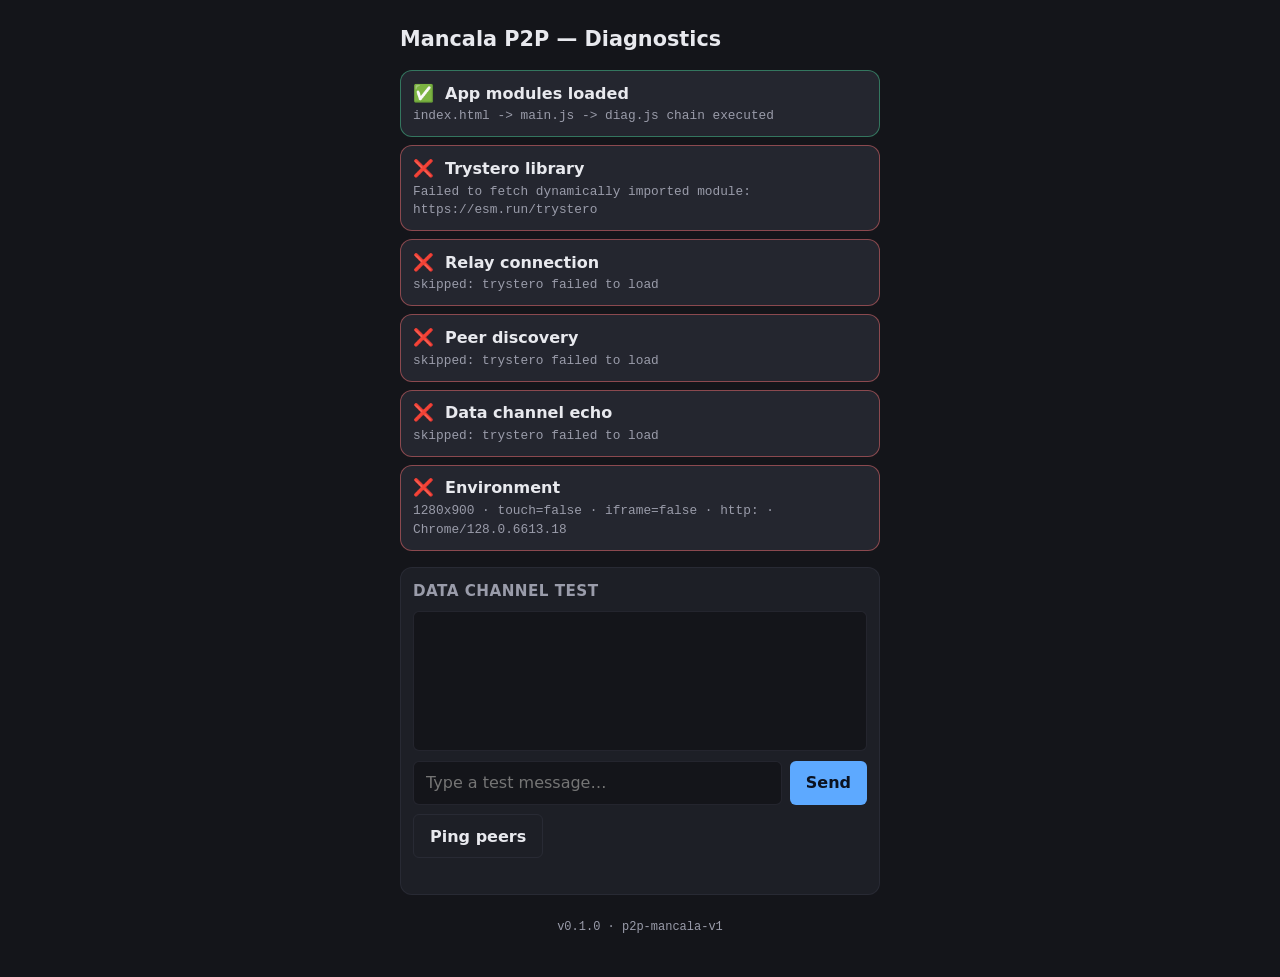
==== play/index.html @ dd748e6d "Serve game at /play; fill in real GitHub Pages URLs Co-Authored-By: Claude Fable 5 <noreply@anthropi" ====
<!doctype html>
<html lang="en">
<head>
  <meta charset="utf-8">
  <meta name="viewport" content="width=device-width, initial-scale=1, viewport-fit=cover">
  <title>Mancala — P2P</title>
  <meta name="description" content="Peer-to-peer multiplayer Mancala, no server required.">
  <link rel="stylesheet" href="./css/base.css">
  <link rel="stylesheet" href="./css/board.css">
  <link rel="stylesheet" href="./css/themes.css">
</head>
<body>
  <noscript>
    <p style="padding:1rem;font-family:sans-serif;">
      Mancala needs JavaScript enabled to run (it uses WebRTC for peer-to-peer play).
      Please enable JavaScript and reload this page.
    </p>
  </noscript>

  <!-- Screens: exactly one is visible at a time, toggled via showScreen() in js/main.js -->
  <main id="app">
    <section id="screen-boot" class="screen" data-screen="boot" aria-live="polite">
      <!-- Phase 1: brief boot flash before routing to diag. Later phases: splash/logo. -->
    </section>

    <section id="screen-menu" class="screen" hidden data-screen="menu">
      <!-- Phase 3: main menu (host / join / spectate) -->
    </section>

    <section id="screen-lobby" class="screen" hidden data-screen="lobby">
      <!-- Phase 3: public lobby list -->
    </section>

    <section id="screen-wait" class="screen" hidden data-screen="wait">
      <!-- Phase 3: waiting room for opponent/spectators -->
    </section>

    <section id="screen-game" class="screen" hidden data-screen="game">
      <!-- Phase 2/4: the Mancala board itself -->
    </section>

    <section id="screen-over" class="screen" hidden data-screen="over">
      <!-- Phase 2: game-over summary / rematch -->
    </section>

    <section id="diag-panel" class="screen" hidden data-screen="diag" aria-live="polite">
      <!-- Phase 1: diagnostics checklist, rendered live by js/diag.js -->
    </section>
  </main>

  <script type="module" src="./js/main.js"></script>
</body>
</html>
---- play/css/base.css ----
/* ==========================================================================
   base.css — foundation: reset, screen system, layout, and the diag panel.
   Mobile-first. Dark neutral palette. System font stack (no web font fetch,
   keeps Phase 1 zero-dependency and fast on GitHub Pages + iframe embeds).
   ========================================================================== */

:root {
  color-scheme: dark;

  --font-sans: system-ui, -apple-system, "Segoe UI", Roboto, Helvetica, Arial,
    sans-serif;
  --font-mono: ui-monospace, "SFMono-Regular", Consolas, "Liberation Mono",
    Menlo, monospace;

  --color-bg: #14151a;
  --color-bg-raised: #1d1f26;
  --color-bg-card: #24262f;
  --color-border: #34364280;
  --color-text: #e8e9ee;
  --color-text-dim: #9a9caa;
  --color-accent: #5da9ff;
  --color-ok: #3ecf8e;
  --color-fail: #ff6b6b;
  --color-info: #c9a8ff;

  --radius-sm: 6px;
  --radius-md: 12px;
  --touch-min: 44px;
}

/* ---- Reset ------------------------------------------------------------- */

*,
*::before,
*::after {
  box-sizing: border-box;
}

html,
body {
  height: 100%;
}

body {
  margin: 0;
  background: var(--color-bg);
  color: var(--color-text);
  font-family: var(--font-sans);
  font-size: 16px;
  line-height: 1.45;
  -webkit-font-smoothing: antialiased;
  padding: env(safe-area-inset-top) env(safe-area-inset-right)
    env(safe-area-inset-bottom) env(safe-area-inset-left);
}

h1,
h2,
h3,
p,
ul,
form {
  margin: 0;
}

ul {
  list-style: none;
  padding: 0;
}

button,
input {
  font: inherit;
  color: inherit;
}

button {
  cursor: pointer;
}

.sr-only {
  position: absolute;
  width: 1px;
  height: 1px;
  padding: 0;
  margin: -1px;
  overflow: hidden;
  clip: rect(0, 0, 0, 0);
  white-space: nowrap;
  border: 0;
}

/* ---- Screen show/hide system -------------------------------------------
   Exactly one `.screen` is visible at a time; main.js toggles the `hidden`
   attribute. Native [hidden] already applies display:none, this rule just
   defines the *visible* layout for whichever screen is shown. */

#app {
  min-height: 100vh;
}

.screen {
  min-height: 100vh;
  padding: 1rem;
}

.screen[hidden] {
  display: none;
}

/* ---- Diag panel ---------------------------------------------------------- */

.diag-card {
  max-width: 480px;
  margin: 0 auto;
  display: flex;
  flex-direction: column;
  gap: 1rem;
}

.diag-title {
  font-size: 1.15rem;
  font-weight: 600;
  padding-top: 0.5rem;
}

.diag-subtitle {
  font-size: 0.95rem;
  font-weight: 600;
  color: var(--color-text-dim);
  text-transform: uppercase;
  letter-spacing: 0.03em;
}

.diag-list {
  display: flex;
  flex-direction: column;
  gap: 0.5rem;
}

.diag-row {
  display: grid;
  grid-template-columns: 1.5rem 1fr;
  grid-template-areas:
    "icon label"
    "detail detail";
  align-items: start;
  gap: 0.15rem 0.5rem;
  background: var(--color-bg-card);
  border: 1px solid var(--color-border);
  border-radius: var(--radius-md);
  padding: 0.65rem 0.75rem;
}

.diag-row[data-status="ok"] {
  border-color: color-mix(in srgb, var(--color-ok) 45%, var(--color-border));
}

.diag-row[data-status="fail"] {
  border-color: color-mix(in srgb, var(--color-fail) 45%, var(--color-border));
}

.diag-icon {
  grid-area: icon;
  font-size: 1.05rem;
  line-height: 1.4;
}

.diag-label {
  grid-area: label;
  font-weight: 600;
}

.diag-detail {
  grid-area: detail;
  font-family: var(--font-mono);
  font-size: 0.8rem;
  color: var(--color-text-dim);
  word-break: break-word;
}

/* ---- Diag chat / echo test ---------------------------------------------- */

.diag-chat {
  background: var(--color-bg-raised);
  border: 1px solid var(--color-border);
  border-radius: var(--radius-md);
  padding: 0.75rem;
  display: flex;
  flex-direction: column;
  gap: 0.6rem;
}

.diag-chat-log {
  height: 140px;
  overflow-y: auto;
  background: var(--color-bg);
  border: 1px solid var(--color-border);
  border-radius: var(--radius-sm);
  padding: 0.5rem 0.6rem;
  font-family: var(--font-mono);
  font-size: 0.8rem;
  display: flex;
  flex-direction: column;
  gap: 0.25rem;
}

.diag-chat-line--self {
  color: var(--color-accent);
}

.diag-chat-who {
  color: var(--color-text-dim);
  margin-right: 0.35em;
}

.diag-chat-form {
  display: flex;
  gap: 0.5rem;
}

.diag-chat-input {
  flex: 1;
  min-width: 0;
  min-height: var(--touch-min);
  background: var(--color-bg);
  border: 1px solid var(--color-border);
  border-radius: var(--radius-sm);
  padding: 0 0.75rem;
}

.diag-btn {
  min-height: var(--touch-min);
  min-width: var(--touch-min);
  padding: 0 1rem;
  background: var(--color-accent);
  color: #0b1220;
  font-weight: 600;
  border: none;
  border-radius: var(--radius-sm);
}

.diag-btn-secondary {
  background: transparent;
  color: var(--color-text);
  border: 1px solid var(--color-border);
  align-self: flex-start;
}

.diag-ping-result {
  font-family: var(--font-mono);
  font-size: 0.8rem;
  color: var(--color-text-dim);
  min-height: 1.1em;
}

.diag-footer {
  text-align: center;
  color: var(--color-text-dim);
  font-family: var(--font-mono);
  font-size: 0.75rem;
  padding: 0.5rem 0 1.5rem;
}

/* ---- Small screen niceties ---------------------------------------------- */

@media (min-width: 480px) {
  .diag-title {
    font-size: 1.3rem;
  }
}
---- play/css/board.css ----
/* ==========================================================================
   board.css — SKELETON. Empty in Phase 1.

   Phase 2/4 will put here:
   - Layout for #screen-game: the 14-pit Mancala board (2 rows of 6 pits +
     2 stores), sized/positioned mobile-first with a rotated/adapted layout
     for narrow portrait screens.
   - Pit and store shapes, stone piles/counts, current-player indicator,
     legal-move affordances (tap targets ≥44px per base.css --touch-min).
   - Animation keyframes/transitions consumed by js/ui.js's animateEvents()
     (sow hop-by-hop stone movement, capture sweep, extra-turn highlight,
     game-over overlay).
   - Responsive breakpoints scaling the board up for tablet/desktop widths.

   Visual values (colors, wood/stone textures) should be pulled from the
   custom properties defined in css/themes.css, not hardcoded here, so
   Phase 4's theme picker can reskin the board without touching this file.
   ========================================================================== */
---- play/css/themes.css ----
/* ==========================================================================
   themes.css — CSS custom-property contract for board/stone theming.

   Phase 4 will expand this into multiple selectable themes (matching the
   CONFIG.themes.board / CONFIG.themes.stones lists in js/config.js, e.g.
   `:root[data-theme-board="walnut"]`, `[data-theme-stones="glass"]`, etc.),
   switched at runtime by js/ui.js's setTheme(). Only one default theme is
   defined for now so Phase 4 has a working pattern to extend rather than
   invent from scratch.

   Consumers (board.css, and inline styles in js/ui.js) should read these
   variables rather than hardcoding colors, so a theme swap never requires
   touching layout code.
   ========================================================================== */

:root {
  /* Board surface */
  --board-bg: #6b4a2f;
  --board-border: #4a3220;

  /* Pit (the 12 player pits) */
  --pit-bg: #3d2a1a;
  --pit-border: #241708;

  /* Store (the 2 Kalah end pits) */
  --store-bg: #33220f;
  --store-border: #1c1206;

  /* Stones */
  --stone-fill: #eae6da;
  --stone-shadow: #00000055;
  --stone-highlight: #ffffffaa;

  /* Player accents (current-turn indicator, owned-pit highlight, etc.) */
  --player-1-accent: #5da9ff;
  --player-2-accent: #ff9d5d;

  /* Feedback states reused from base.css palette, kept here too so
     board-specific components can reference a single namespace */
  --board-ok: #3ecf8e;
  --board-fail: #ff6b6b;
}
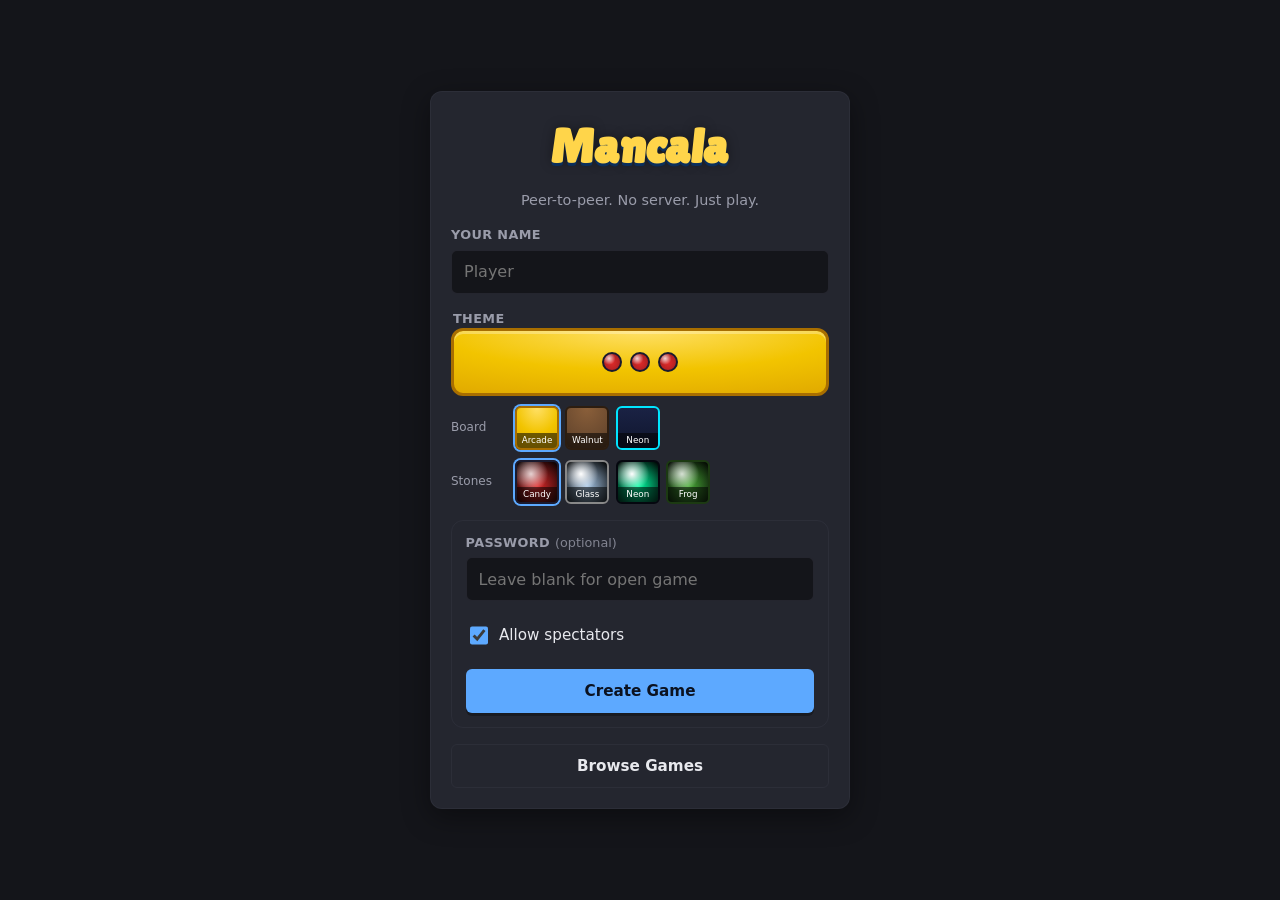
==== commit e81e79e4: "Phases 2-5: full playable game — Kalah engine (17 tests), P2P lobby/game/chat networking, arcade UI " ====
--- a/play/index.html
+++ b/play/index.html
@@ -5,6 +5,10 @@
   <meta name="viewport" content="width=device-width, initial-scale=1, viewport-fit=cover">
   <title>Mancala — P2P</title>
   <meta name="description" content="Peer-to-peer multiplayer Mancala, no server required.">
+  <!-- Display font for the arcade skin (see docs/default-skin-reference.md). CSS provides a system fallback. -->
+  <link rel="preconnect" href="https://fonts.googleapis.com">
+  <link rel="preconnect" href="https://fonts.gstatic.com" crossorigin>
+  <link rel="stylesheet" href="https://fonts.googleapis.com/css2?family=Lilita+One&display=swap">
   <link rel="stylesheet" href="./css/base.css">
   <link rel="stylesheet" href="./css/board.css">
   <link rel="stylesheet" href="./css/themes.css">
@@ -23,24 +27,116 @@
       <!-- Phase 1: brief boot flash before routing to diag. Later phases: splash/logo. -->
     </section>
 
-    <section id="screen-menu" class="screen" hidden data-screen="menu">
-      <!-- Phase 3: main menu (host / join / spectate) -->
+    <section id="screen-menu" class="screen screen--centered" hidden data-screen="menu">
+      <!-- Content rendered/hydrated by js/ui.js renderMenu(); markup here is the static shell. -->
+      <div class="menu-card panel">
+        <h1 class="app-title">Mancala</h1>
+        <p class="app-tagline">Peer-to-peer. No server. Just play.</p>
+
+        <label class="field">
+          <span class="field-label">Your name</span>
+          <input id="menu-name" class="text-input" type="text" maxlength="24"
+                 autocomplete="off" placeholder="Player" />
+        </label>
+
+        <fieldset class="field theme-picker">
+          <legend class="field-label">Theme</legend>
+          <div class="theme-preview" id="menu-theme-preview" aria-hidden="true"></div>
+          <div class="theme-row">
+            <span class="theme-row-label">Board</span>
+            <div id="menu-board-swatches" class="swatch-row" role="radiogroup" aria-label="Board theme"></div>
+          </div>
+          <div class="theme-row">
+            <span class="theme-row-label">Stones</span>
+            <div id="menu-stone-swatches" class="swatch-row" role="radiogroup" aria-label="Stone set"></div>
+          </div>
+        </fieldset>
+
+        <form id="menu-create-form" class="create-form">
+          <label class="field">
+            <span class="field-label">Password <span class="field-hint">(optional)</span></span>
+            <input id="menu-password" class="text-input" type="text" maxlength="32"
+                   autocomplete="off" placeholder="Leave blank for open game" />
+          </label>
+          <label class="checkbox-field">
+            <input id="menu-spectators" type="checkbox" checked />
+            <span>Allow spectators</span>
+          </label>
+          <button type="submit" class="btn btn--primary">Create Game</button>
+        </form>
+
+        <button id="menu-browse" type="button" class="btn btn--secondary">Browse Games</button>
+      </div>
     </section>
 
     <section id="screen-lobby" class="screen" hidden data-screen="lobby">
-      <!-- Phase 3: public lobby list -->
+      <div class="lobby-wrap panel">
+        <header class="screen-head">
+          <button id="lobby-back" type="button" class="btn btn--ghost btn--back">‹ Back</button>
+          <h2 class="screen-title">Open Games</h2>
+        </header>
+        <ul id="lobby-list" class="lobby-list"><!-- rows injected by renderLobbyList() --></ul>
+      </div>
     </section>
 
-    <section id="screen-wait" class="screen" hidden data-screen="wait">
-      <!-- Phase 3: waiting room for opponent/spectators -->
+    <section id="screen-wait" class="screen screen--centered" hidden data-screen="wait">
+      <div class="wait-card panel">
+        <h2 class="screen-title">Game created</h2>
+        <p class="wait-label">Share this code with your opponent:</p>
+        <div id="wait-code" class="game-code">------</div>
+        <p class="wait-status"><span class="spinner" aria-hidden="true"></span> waiting for opponent…</p>
+        <button id="wait-cancel" type="button" class="btn btn--secondary">Cancel</button>
+      </div>
     </section>
 
-    <section id="screen-game" class="screen" hidden data-screen="game">
-      <!-- Phase 2/4: the Mancala board itself -->
+    <section id="screen-game" class="screen screen--game" hidden data-screen="game">
+      <div class="game-hud" id="game-hud">
+        <div class="hud-player hud-player--1" data-player="0">
+          <span class="hud-name" id="hud-name-0">Player 1</span>
+          <span class="hud-score" id="hud-score-0">0</span>
+        </div>
+        <div class="hud-center">
+          <span class="turn-indicator" id="turn-indicator">Your turn</span>
+          <span class="spectate-badge" id="spectate-badge" hidden>SPECTATING</span>
+        </div>
+        <div class="hud-player hud-player--2" data-player="1">
+          <span class="hud-name" id="hud-name-1">Player 2</span>
+          <span class="hud-score" id="hud-score-1">0</span>
+        </div>
+      </div>
+
+      <div class="board-stage">
+        <div id="board" class="board" data-board-theme="arcade" data-stone-theme="candy">
+          <!-- pit/store/stone DOM built by renderBoard() -->
+        </div>
+      </div>
+
+      <!-- Chat drawer: side panel on desktop, slide-up sheet on mobile -->
+      <div id="chat" class="chat" data-open="false">
+        <button id="chat-handle" type="button" class="chat-handle" aria-expanded="false">
+          <span class="chat-handle-label">Chat</span>
+          <span id="chat-unread" class="chat-unread" hidden>0</span>
+        </button>
+        <div class="chat-panel">
+          <div id="chat-log" class="chat-log" aria-live="polite"></div>
+          <form id="chat-form" class="chat-form">
+            <input id="chat-input" class="text-input chat-input" type="text"
+                   maxlength="280" autocomplete="off" placeholder="Say something…" />
+            <button type="submit" class="btn btn--primary chat-send">Send</button>
+          </form>
+        </div>
+      </div>
     </section>
 
-    <section id="screen-over" class="screen" hidden data-screen="over">
-      <!-- Phase 2: game-over summary / rematch -->
+    <section id="screen-over" class="screen screen--centered" hidden data-screen="over">
+      <div class="over-card panel">
+        <div id="over-banner" class="over-banner">Game Over</div>
+        <div id="over-score" class="over-score">0 – 0</div>
+        <div class="over-actions">
+          <button id="over-rematch" type="button" class="btn btn--primary">Rematch</button>
+          <button id="over-leave" type="button" class="btn btn--secondary">Leave</button>
+        </div>
+      </div>
     </section>
 
     <section id="diag-panel" class="screen" hidden data-screen="diag" aria-live="polite">
--- a/play/css/base.css
+++ b/play/css/base.css
@@ -268,3 +268,342 @@
     font-size: 1.3rem;
   }
 }
+
+/* ==========================================================================
+   Shared game-UI components (menu / lobby / wait / over screens).
+   Added in Phase 4. Diag styles above are untouched.
+   ========================================================================== */
+
+/* Screens that center a single card. */
+.screen--centered {
+  display: flex;
+  align-items: center;
+  justify-content: center;
+}
+
+/* Arcade-ish panel used by menu/lobby/wait/over cards. */
+.panel {
+  background: var(--color-bg-card);
+  border: 1px solid var(--color-border);
+  border-radius: var(--radius-md);
+  box-shadow: 0 8px 28px rgba(0, 0, 0, 0.4);
+  padding: 1.25rem;
+  width: 100%;
+  max-width: 420px;
+  display: flex;
+  flex-direction: column;
+  gap: 1rem;
+}
+
+.app-title {
+  font-family: "Lilita One", system-ui, sans-serif;
+  font-size: clamp(2.2rem, 10vw, 3rem);
+  text-align: center;
+  color: #ffd54a;
+  text-shadow: 0 3px 0 #0a2e5c, 0 0 12px rgba(0, 0, 0, 0.4);
+  transform: skewX(-6deg);
+  margin: 0;
+}
+
+.app-tagline {
+  text-align: center;
+  color: var(--color-text-dim);
+  font-size: 0.9rem;
+  margin-top: -0.5rem;
+}
+
+/* ---- Form fields --------------------------------------------------------- */
+.field {
+  display: flex;
+  flex-direction: column;
+  gap: 0.3rem;
+  border: 0;
+  padding: 0;
+  margin: 0;
+}
+.field-label {
+  font-size: 0.8rem;
+  font-weight: 600;
+  color: var(--color-text-dim);
+  text-transform: uppercase;
+  letter-spacing: 0.03em;
+}
+.field-hint {
+  text-transform: none;
+  letter-spacing: 0;
+  font-weight: 400;
+  opacity: 0.8;
+}
+.text-input {
+  min-height: var(--touch-min);
+  background: var(--color-bg);
+  border: 1px solid var(--color-border);
+  border-radius: var(--radius-sm);
+  padding: 0 0.75rem;
+  color: var(--color-text);
+}
+.text-input:focus-visible {
+  outline: 2px solid var(--color-accent);
+  outline-offset: 1px;
+}
+.checkbox-field {
+  display: flex;
+  align-items: center;
+  gap: 0.5rem;
+  min-height: var(--touch-min);
+  font-size: 0.95rem;
+}
+.checkbox-field input {
+  width: 1.15rem;
+  height: 1.15rem;
+  accent-color: var(--color-accent);
+}
+.create-form {
+  display: flex;
+  flex-direction: column;
+  gap: 0.75rem;
+  border: 1px solid var(--color-border);
+  border-radius: var(--radius-md);
+  padding: 0.85rem;
+}
+
+/* ---- Buttons ------------------------------------------------------------- */
+.btn {
+  min-height: var(--touch-min);
+  padding: 0 1rem;
+  border-radius: var(--radius-sm);
+  border: 1px solid transparent;
+  font-weight: 700;
+  font-size: 0.95rem;
+  display: inline-flex;
+  align-items: center;
+  justify-content: center;
+  gap: 0.4rem;
+}
+.btn--primary {
+  background: var(--color-accent);
+  color: #0b1220;
+  box-shadow: 0 3px 0 rgba(0, 0, 0, 0.3);
+}
+.btn--primary:active { transform: translateY(1px); }
+.btn--secondary {
+  background: transparent;
+  color: var(--color-text);
+  border-color: var(--color-border);
+}
+.btn--ghost {
+  background: transparent;
+  color: var(--color-text-dim);
+  border-color: transparent;
+}
+.btn--back { padding-left: 0.25rem; }
+.btn:focus-visible {
+  outline: 2px solid var(--color-accent);
+  outline-offset: 2px;
+}
+
+/* ---- Theme picker (menu) ------------------------------------------------- */
+.theme-picker {
+  display: flex;
+  flex-direction: column;
+  gap: 0.6rem;
+}
+.theme-preview {
+  height: 68px;
+  border-radius: var(--radius-md);
+  border: 3px solid var(--tp-edge, #a86e00);
+  background: var(--tp-board, radial-gradient(120% 140% at 50% 0%, #ffe066, #f2c400 45%, #d99e00));
+  display: flex;
+  align-items: center;
+  justify-content: center;
+  gap: 8px;
+  box-shadow: inset 0 3px 0 rgba(255, 255, 255, 0.3);
+}
+.theme-preview .tp-stone {
+  width: 20px;
+  height: 20px;
+  border-radius: 50%;
+  border: 2px solid var(--tp-stone-outline, #1a1a2e);
+  background:
+    radial-gradient(circle at 32% 28%, var(--tp-stone-spec, #fff) 0%, transparent 40%),
+    radial-gradient(circle at 50% 55%, var(--tp-hue, #e02a2a), color-mix(in srgb, var(--tp-hue, #e02a2a) 70%, #000));
+}
+.theme-row {
+  display: flex;
+  align-items: center;
+  gap: 0.5rem;
+}
+.theme-row-label {
+  font-size: 0.75rem;
+  color: var(--color-text-dim);
+  width: 3.5rem;
+  flex: 0 0 auto;
+}
+.swatch-row {
+  display: flex;
+  gap: 0.4rem;
+  flex-wrap: wrap;
+}
+.swatch {
+  width: var(--touch-min);
+  height: var(--touch-min);
+  border-radius: var(--radius-sm);
+  border: 2px solid var(--color-border);
+  padding: 0;
+  overflow: hidden;
+  position: relative;
+}
+.swatch[aria-checked="true"] {
+  border-color: var(--color-accent);
+  box-shadow: 0 0 0 2px var(--color-accent);
+}
+.swatch-label {
+  position: absolute;
+  bottom: 0;
+  left: 0;
+  right: 0;
+  font-size: 0.55rem;
+  background: rgba(0, 0, 0, 0.55);
+  color: #fff;
+  text-align: center;
+  padding: 1px 0;
+}
+
+/* ---- Lobby --------------------------------------------------------------- */
+.lobby-wrap {
+  max-width: 640px;
+  margin: 0 auto;
+  min-height: unset;
+}
+.screen-head {
+  display: flex;
+  align-items: center;
+  gap: 0.5rem;
+}
+.screen-title {
+  font-family: "Lilita One", system-ui, sans-serif;
+  font-size: 1.5rem;
+  color: var(--color-text);
+}
+.lobby-list {
+  display: flex;
+  flex-direction: column;
+  gap: 0.5rem;
+}
+.lobby-row {
+  display: grid;
+  grid-template-columns: 1fr auto;
+  align-items: center;
+  gap: 0.5rem 0.75rem;
+  background: var(--color-bg-raised);
+  border: 1px solid var(--color-border);
+  border-radius: var(--radius-md);
+  padding: 0.65rem 0.8rem;
+}
+.lobby-row-main {
+  display: flex;
+  flex-direction: column;
+  gap: 0.25rem;
+  min-width: 0;
+}
+.lobby-host {
+  font-weight: 700;
+  display: flex;
+  align-items: center;
+  gap: 0.4rem;
+}
+.lobby-meta {
+  display: flex;
+  flex-wrap: wrap;
+  gap: 0.35rem;
+  align-items: center;
+  font-size: 0.75rem;
+  color: var(--color-text-dim);
+}
+.theme-chip {
+  font-size: 0.7rem;
+  padding: 0.1em 0.5em;
+  border-radius: 999px;
+  border: 1px solid var(--color-border);
+  color: var(--color-text-dim);
+  background: var(--color-bg);
+}
+.status-chip {
+  font-size: 0.7rem;
+  padding: 0.1em 0.5em;
+  border-radius: 999px;
+}
+.status-chip--open { color: var(--color-ok); }
+.status-chip--playing { color: var(--color-info); }
+.lobby-actions {
+  display: flex;
+  gap: 0.4rem;
+}
+.lobby-empty {
+  text-align: center;
+  color: var(--color-text-dim);
+  padding: 2rem 1rem;
+  font-style: italic;
+}
+
+/* ---- Wait screen --------------------------------------------------------- */
+.wait-card {
+  align-items: center;
+  text-align: center;
+}
+.wait-label { color: var(--color-text-dim); font-size: 0.9rem; }
+.game-code {
+  font-family: var(--font-mono);
+  font-size: 2rem;
+  font-weight: 800;
+  letter-spacing: 0.25em;
+  color: #ffd54a;
+  background: var(--color-bg);
+  border: 2px dashed var(--color-border);
+  border-radius: var(--radius-md);
+  padding: 0.5rem 1rem;
+}
+.wait-status {
+  display: flex;
+  align-items: center;
+  gap: 0.5rem;
+  color: var(--color-text-dim);
+}
+.spinner {
+  width: 1rem;
+  height: 1rem;
+  border: 2px solid var(--color-border);
+  border-top-color: var(--color-accent);
+  border-radius: 50%;
+  animation: spin 0.8s linear infinite;
+}
+@keyframes spin { to { transform: rotate(360deg); } }
+@media (prefers-reduced-motion: reduce) {
+  .spinner { animation: none; }
+}
+
+/* ---- Game over ----------------------------------------------------------- */
+.over-card {
+  align-items: center;
+  text-align: center;
+}
+.over-banner {
+  font-family: "Lilita One", system-ui, sans-serif;
+  font-size: clamp(1.8rem, 9vw, 3rem);
+  transform: skewX(-6deg);
+  text-shadow: 0 3px 0 #0a2e5c;
+}
+.over-banner--win { color: #ffd54a; }
+.over-banner--lose { color: var(--color-text-dim); }
+.over-banner--tie { color: var(--color-info); }
+.over-score {
+  font-size: 1.5rem;
+  font-weight: 800;
+  font-family: var(--font-mono);
+}
+.over-actions {
+  display: flex;
+  gap: 0.6rem;
+  width: 100%;
+}
+.over-actions .btn { flex: 1; }
--- a/play/css/board.css
+++ b/play/css/board.css
@@ -1,18 +1,485 @@
 /* ==========================================================================
-   board.css — SKELETON. Empty in Phase 1.
-
-   Phase 2/4 will put here:
-   - Layout for #screen-game: the 14-pit Mancala board (2 rows of 6 pits +
-     2 stores), sized/positioned mobile-first with a rotated/adapted layout
-     for narrow portrait screens.
-   - Pit and store shapes, stone piles/counts, current-player indicator,
-     legal-move affordances (tap targets ≥44px per base.css --touch-min).
-   - Animation keyframes/transitions consumed by js/ui.js's animateEvents()
-     (sow hop-by-hop stone movement, capture sweep, extra-turn highlight,
-     game-over overlay).
-   - Responsive breakpoints scaling the board up for tablet/desktop widths.
-
-   Visual values (colors, wood/stone textures) should be pulled from the
-   custom properties defined in css/themes.css, not hardcoded here, so
-   Phase 4's theme picker can reskin the board without touching this file.
+   board.css — the Mancala board, stones, badges, HUD, chat, and animations.
+
+   All color/gloss values come from css/themes.css custom properties so the
+   theme picker can reskin without touching this file. Layout is defined here:
+   classic horizontal board on desktop/landscape, vertical two-column board on
+   portrait (≤700px). Touch targets ≥44px (base.css --touch-min).
    ========================================================================== */
+
+/* ---- Game screen shell --------------------------------------------------- */
+
+.screen--game {
+  padding: 0.5rem;
+  display: flex;
+  flex-direction: column;
+  gap: 0.5rem;
+  background: var(--panel-bg, #14151a);
+  min-height: 100vh;
+  overflow-x: hidden;
+}
+
+/* ---- HUD ------------------------------------------------------------------ */
+
+.game-hud {
+  display: grid;
+  grid-template-columns: 1fr auto 1fr;
+  align-items: center;
+  gap: 0.5rem;
+  max-width: 900px;
+  width: 100%;
+  margin: 0 auto;
+  padding: 0.4rem 0.6rem;
+}
+
+.hud-player {
+  display: flex;
+  align-items: center;
+  gap: 0.5rem;
+  min-width: 0;
+}
+
+.hud-player--2 {
+  justify-content: flex-end;
+  flex-direction: row-reverse;
+}
+
+.hud-name {
+  font-family: var(--font-display, system-ui);
+  font-size: clamp(0.95rem, 3.5vw, 1.4rem);
+  color: #fff;
+  text-shadow: 0 2px 0 rgba(10, 46, 92, 0.9), 0 0 6px rgba(0, 0, 0, 0.35);
+  transform: skewX(-6deg);
+  white-space: nowrap;
+  overflow: hidden;
+  text-overflow: ellipsis;
+}
+
+.hud-player--2 .hud-name {
+  color: #d6ecff;
+}
+
+.hud-score {
+  font-weight: 800;
+  font-size: clamp(1rem, 4vw, 1.5rem);
+  color: #0a2e5c;
+  background: #fff;
+  border: 2px solid #0a2e5c;
+  border-radius: 999px;
+  min-width: 2ch;
+  padding: 0.05em 0.5em;
+  text-align: center;
+  line-height: 1.2;
+}
+
+/* Dim whichever player is not to move. */
+.game-hud[data-turn="0"] .hud-player--2,
+.game-hud[data-turn="1"] .hud-player--1 {
+  opacity: 0.5;
+}
+
+.hud-center {
+  display: flex;
+  flex-direction: column;
+  align-items: center;
+  gap: 0.2rem;
+}
+
+.turn-indicator {
+  font-family: var(--font-display, system-ui);
+  font-size: clamp(0.75rem, 2.6vw, 1rem);
+  color: #fff;
+  background: var(--hl-turn, #2a6de0);
+  border: 2px solid rgba(255, 255, 255, 0.85);
+  border-radius: 999px;
+  padding: 0.15em 0.8em;
+  white-space: nowrap;
+  box-shadow: 0 2px 0 rgba(0, 0, 0, 0.3);
+}
+
+.spectate-badge {
+  font-weight: 800;
+  font-size: 0.7rem;
+  letter-spacing: 0.08em;
+  color: #fff;
+  background: #d02ad0;
+  border: 2px solid #fff;
+  border-radius: 999px;
+  padding: 0.1em 0.7em;
+  box-shadow: 0 2px 0 rgba(0, 0, 0, 0.3);
+}
+
+/* ---- Board stage --------------------------------------------------------- */
+
+.board-stage {
+  flex: 1;
+  display: flex;
+  align-items: center;
+  justify-content: center;
+  min-height: 0;
+  padding: 0.25rem;
+}
+
+/* ---- Board: default HORIZONTAL layout (desktop / landscape) --------------
+   Columns: [P2 store] [6 pit columns] [P1 store]
+   Rows:    top = P2 pits (12..7), bottom = P1 pits (0..5). */
+.board {
+  --stone-size: clamp(14px, 3.4vw, 26px);
+  position: relative;
+  display: grid;
+  grid-template-columns: 1.15fr repeat(6, 1fr) 1.15fr;
+  grid-template-rows: 1fr 1fr;
+  gap: clamp(6px, 1.4vw, 14px);
+  width: min(100%, 900px);
+  aspect-ratio: 9 / 5;
+  padding: clamp(10px, 2.4vw, 22px);
+  border-radius: clamp(18px, 3vw, 32px);
+  background: var(--board-bg, #6b4a2f);
+  border: clamp(4px, 0.9vw, 7px) solid var(--board-edge, #4a3220);
+  box-shadow:
+    inset 0 3px 0 rgba(255, 255, 255, 0.35),
+    inset 0 -6px 14px rgba(0, 0, 0, 0.25),
+    0 10px 24px rgba(0, 0, 0, 0.35);
+}
+
+/* Stores flank the pit grid, spanning both rows. */
+.store {
+  position: relative;
+  grid-row: 1 / 3;
+  border-radius: 999px;
+  background: var(--store-bg, #33220f);
+  box-shadow:
+    inset 0 6px 14px var(--store-shadow, #1c1206),
+    inset 0 -3px 0 rgba(255, 255, 255, 0.2);
+}
+
+.store--p1 { grid-column: 8; }   /* right */
+.store--p2 { grid-column: 1; }   /* left  */
+
+/* Pits placed explicitly so DOM order is irrelevant. */
+.pit {
+  position: relative;
+  border-radius: 50%;
+  background: var(--pit-bg, #3d2a1a);
+  box-shadow:
+    inset 0 5px 12px var(--pit-shadow, #241708),
+    inset 0 -2px 0 rgba(255, 255, 255, 0.18);
+  transition: box-shadow 0.15s ease, transform 0.1s ease;
+}
+
+/* P1 pits (0-5) bottom row, left→right. */
+.pit[data-pit="0"] { grid-area: 2 / 2; }
+.pit[data-pit="1"] { grid-area: 2 / 3; }
+.pit[data-pit="2"] { grid-area: 2 / 4; }
+.pit[data-pit="3"] { grid-area: 2 / 5; }
+.pit[data-pit="4"] { grid-area: 2 / 6; }
+.pit[data-pit="5"] { grid-area: 2 / 7; }
+/* P2 pits (7-12) top row, mirrored so 12 sits above 0. */
+.pit[data-pit="12"] { grid-area: 1 / 2; }
+.pit[data-pit="11"] { grid-area: 1 / 3; }
+.pit[data-pit="10"] { grid-area: 1 / 4; }
+.pit[data-pit="9"]  { grid-area: 1 / 5; }
+.pit[data-pit="8"]  { grid-area: 1 / 6; }
+.pit[data-pit="7"]  { grid-area: 1 / 7; }
+
+/* ---- Legal-move affordance ---------------------------------------------- */
+.pit--legal {
+  cursor: pointer;
+  box-shadow:
+    inset 0 5px 12px var(--pit-shadow, #241708),
+    0 0 0 3px var(--hl-legal, #2ad06a),
+    0 0 14px 2px var(--hl-legal, #2ad06a);
+  animation: pit-pulse 1.3s ease-in-out infinite;
+}
+.pit--legal:hover,
+.pit--legal:active {
+  transform: scale(1.04);
+}
+
+@keyframes pit-pulse {
+  0%, 100% { filter: brightness(1); }
+  50%      { filter: brightness(1.12); }
+}
+
+@media (prefers-reduced-motion: reduce) {
+  .pit--legal { animation: none; }
+}
+
+/* Stone containers clip the scatter so stones never spill outside the pit. */
+.pit-stones,
+.store-stones {
+  position: absolute;
+  inset: 0;
+  border-radius: inherit;
+  overflow: hidden;
+}
+
+/* ---- Stones -------------------------------------------------------------- */
+.stone {
+  position: absolute;
+  width: var(--stone-size);
+  height: var(--stone-size);
+  border-radius: 50%;
+  /* Deterministic offset set inline by ui.js via --sx/--sy (percentages). */
+  left: calc(50% + var(--sx, 0%));
+  top: calc(50% + var(--sy, 0%));
+  transform: translate(-50%, -50%);
+  background:
+    radial-gradient(circle at 32% 28%, var(--stone-spec, #fff) 0%, transparent 38%),
+    radial-gradient(circle at 50% 55%, var(--stone-hue, var(--stone-fill)) 0%,
+      color-mix(in srgb, var(--stone-hue, var(--stone-fill)) 70%, #000) 100%);
+  border: 2px solid var(--stone-outline, #1a1a2e);
+  box-shadow: 0 1px 2px rgba(0, 0, 0, 0.4);
+  pointer-events: none;
+  will-change: transform;
+}
+
+/* Image-based stone skin (static OR animated GIF/WebP — see themes.css). */
+[data-stone-theme="frog"] .stone,
+.board[style*="--stone-image"] .stone {
+  background: var(--stone-image) center / cover no-repeat;
+  border: none;
+  box-shadow: 0 1px 2px rgba(0, 0, 0, 0.4);
+}
+
+/* A flying stone during sow animation: positioned by transform, on top. */
+.stone--flying {
+  z-index: 5;
+  transition: transform var(--hop-ms, 200ms) cubic-bezier(0.4, 0.9, 0.4, 1.1);
+}
+
+/* ---- Count badges (glossy navy-outlined white pills) --------------------- */
+.pit-count,
+.store-count {
+  position: absolute;
+  z-index: 6;
+  font-weight: 800;
+  font-size: clamp(0.65rem, 2vw, 0.85rem);
+  line-height: 1;
+  color: var(--pit-count-fg, #0a2e5c);
+  background: var(--pit-count-bg, #fff);
+  border: 2px solid var(--pit-count-outline, #0a2e5c);
+  border-radius: 999px;
+  min-width: 1.4em;
+  padding: 0.15em 0.35em;
+  text-align: center;
+  box-shadow: 0 1px 2px rgba(0, 0, 0, 0.35),
+    inset 0 1px 0 rgba(255, 255, 255, 0.7);
+}
+
+.pit-count {
+  bottom: -6px;
+  left: 50%;
+  transform: translateX(-50%);
+}
+
+.store-count {
+  top: 6px;
+  left: 50%;
+  transform: translateX(-50%);
+}
+
+/* ---- Capture / sweep flashes -------------------------------------------- */
+.pit--capture {
+  animation: pit-flash 0.4s ease;
+}
+@keyframes pit-flash {
+  0%   { box-shadow: inset 0 5px 12px var(--pit-shadow), 0 0 0 4px #fff, 0 0 20px 6px var(--hl-legal); }
+  100% { box-shadow: inset 0 5px 12px var(--pit-shadow); }
+}
+
+/* ---- EXTRA TURN splash --------------------------------------------------- */
+.splash {
+  position: absolute;
+  inset: 0;
+  display: grid;
+  place-items: center;
+  pointer-events: none;
+  z-index: 20;
+}
+.splash-text {
+  font-family: var(--font-display, system-ui);
+  font-size: clamp(1.6rem, 8vw, 3.5rem);
+  color: #fff;
+  text-shadow: 0 3px 0 #0a2e5c, 0 0 18px rgba(255, 255, 255, 0.6);
+  transform: skewX(-8deg) scale(0.6);
+  opacity: 0;
+  animation: splash-pop 1.1s ease forwards;
+}
+@keyframes splash-pop {
+  0%   { opacity: 0; transform: skewX(-8deg) scale(0.6); }
+  20%  { opacity: 1; transform: skewX(-8deg) scale(1.15); }
+  75%  { opacity: 1; transform: skewX(-8deg) scale(1); }
+  100% { opacity: 0; transform: skewX(-8deg) scale(1.05); }
+}
+
+/* ==========================================================================
+   PORTRAIT / VERTICAL LAYOUT  (≤700px, taller than wide)
+   Two columns of 6 pits; P1 store bottom, P2 store top. Stones scattered same.
+   ========================================================================== */
+@media (max-width: 700px) and (orientation: portrait) {
+  .board {
+    grid-template-columns: 1fr 1fr;
+    grid-template-rows: 1.1fr repeat(6, 1fr) 1.1fr;
+    aspect-ratio: 5 / 9;
+    width: min(100%, 460px);
+    --stone-size: clamp(13px, 5.2vw, 22px);
+  }
+
+  /* Stores span both columns, top and bottom. */
+  .store {
+    grid-row: auto;
+    grid-column: 1 / 3;
+    height: 100%;
+  }
+  .store--p2 { grid-area: 1 / 1 / 2 / 3; }   /* top */
+  .store--p1 { grid-area: 8 / 1 / 9 / 3; }   /* bottom */
+
+  /* Left column = P1 pits (0..5) top→bottom; right column = P2 pits mirrored. */
+  .pit[data-pit="0"] { grid-area: 2 / 1; }
+  .pit[data-pit="1"] { grid-area: 3 / 1; }
+  .pit[data-pit="2"] { grid-area: 4 / 1; }
+  .pit[data-pit="3"] { grid-area: 5 / 1; }
+  .pit[data-pit="4"] { grid-area: 6 / 1; }
+  .pit[data-pit="5"] { grid-area: 7 / 1; }
+
+  .pit[data-pit="12"] { grid-area: 2 / 2; }
+  .pit[data-pit="11"] { grid-area: 3 / 2; }
+  .pit[data-pit="10"] { grid-area: 4 / 2; }
+  .pit[data-pit="9"]  { grid-area: 5 / 2; }
+  .pit[data-pit="8"]  { grid-area: 6 / 2; }
+  .pit[data-pit="7"]  { grid-area: 7 / 2; }
+}
+
+/* ==========================================================================
+   CHAT drawer
+   ========================================================================== */
+.chat {
+  position: fixed;
+  z-index: 40;
+}
+
+.chat-handle {
+  display: inline-flex;
+  align-items: center;
+  gap: 0.4rem;
+  font-family: var(--font-display, system-ui);
+  color: #fff;
+  background: var(--hl-turn, #2a6de0);
+  border: 2px solid rgba(255, 255, 255, 0.85);
+  border-radius: 999px;
+  padding: 0.4em 1em;
+  min-height: var(--touch-min);
+  box-shadow: 0 3px 0 rgba(0, 0, 0, 0.3);
+}
+
+.chat-unread {
+  font-family: var(--font-sans);
+  font-weight: 800;
+  font-size: 0.75rem;
+  color: #fff;
+  background: #ff3b3b;
+  border: 2px solid #fff;
+  border-radius: 999px;
+  min-width: 1.4em;
+  padding: 0.05em 0.35em;
+  text-align: center;
+}
+
+.chat-panel {
+  display: none;
+  flex-direction: column;
+  gap: 0.5rem;
+  background: var(--color-bg-raised, #1d1f26);
+  border: 1px solid var(--color-border, #34364280);
+  padding: 0.6rem;
+}
+
+.chat[data-open="true"] .chat-panel {
+  display: flex;
+}
+
+.chat-log {
+  overflow-y: auto;
+  display: flex;
+  flex-direction: column;
+  gap: 0.35rem;
+  padding-right: 0.2rem;
+}
+
+.chat-msg {
+  max-width: 85%;
+  padding: 0.3rem 0.6rem;
+  border-radius: var(--radius-md, 12px);
+  font-size: 0.85rem;
+  word-break: break-word;
+}
+.chat-msg-who {
+  display: block;
+  font-size: 0.65rem;
+  opacity: 0.75;
+  margin-bottom: 0.1rem;
+}
+.chat-msg--self {
+  align-self: flex-end;
+  background: var(--color-accent, #5da9ff);
+  color: #0b1220;
+}
+.chat-msg--opponent {
+  align-self: flex-start;
+  background: var(--color-bg-card, #24262f);
+  color: var(--color-text, #e8e9ee);
+}
+.chat-msg--spectator {
+  align-self: flex-start;
+  background: transparent;
+  border: 1px dashed var(--color-info, #c9a8ff);
+  color: var(--color-info, #c9a8ff);
+  font-style: italic;
+}
+
+.chat-form {
+  display: flex;
+  gap: 0.4rem;
+}
+.chat-input { flex: 1; min-width: 0; }
+.chat-send { flex: 0 0 auto; }
+
+/* Mobile: slide-up sheet anchored bottom. */
+@media (max-width: 900px) {
+  .chat {
+    left: 0;
+    right: 0;
+    bottom: 0;
+  }
+  .chat-handle {
+    position: absolute;
+    right: 0.75rem;
+    bottom: calc(100% + 0.4rem);
+  }
+  .chat-panel {
+    border-radius: 16px 16px 0 0;
+    max-height: 55vh;
+    transform: translateY(0);
+  }
+  .chat-log { max-height: 38vh; }
+}
+
+/* Desktop: side panel docked right. */
+@media (min-width: 901px) {
+  .chat {
+    top: 5.5rem;
+    right: 1rem;
+    width: 280px;
+  }
+  .chat-handle {
+    width: 100%;
+    justify-content: center;
+    border-radius: 12px 12px 0 0;
+  }
+  .chat-panel {
+    border-radius: 0 0 12px 12px;
+    height: 340px;
+  }
+  .chat-log { flex: 1; }
+}
--- a/play/css/themes.css
+++ b/play/css/themes.css
@@ -1,42 +1,190 @@
 /* ==========================================================================
    themes.css — CSS custom-property contract for board/stone theming.
 
-   Phase 4 will expand this into multiple selectable themes (matching the
-   CONFIG.themes.board / CONFIG.themes.stones lists in js/config.js, e.g.
-   `:root[data-theme-board="walnut"]`, `[data-theme-stones="glass"]`, etc.),
-   switched at runtime by js/ui.js's setTheme(). Only one default theme is
-   defined for now so Phase 4 has a working pattern to extend rather than
-   invent from scratch.
+   Themes are scoped by attributes on the board root element (#board):
+     - [data-board-theme="…"]  drives board/panel/pit/store colors
+     - [data-stone-theme="…"]  drives stone appearance
+   js/ui.js setTheme({board, stones}) sets those attributes and persists the
+   choice to localStorage 'mancala.theme'. board.css reads ONLY the variables
+   below, never hardcoded colors, so a swap never touches layout code.
 
-   Consumers (board.css, and inline styles in js/ui.js) should read these
-   variables rather than hardcoding colors, so a theme swap never requires
-   touching layout code.
+   ---------------------------------------------------------------------------
+   Per-theme contract (every board theme MUST define):
+     --board-bg      board surface fill (may be a gradient)
+     --board-edge    outer frame / dark outline color
+     --pit-bg        pit depression fill (may be a gradient)
+     --pit-shadow    inset shadow color giving the pit its "depth"
+     --store-bg      store (Kalah) fill (may be a gradient)
+     --panel-bg      app/screen backdrop for the board stage (gradient ok)
+     --pit-count-bg / --pit-count-fg / --pit-count-outline  count-badge pills
+
+   Per-stone-set contract (every stone theme MUST define):
+     --stone-fill     base stone color (used when no --stone-image)
+     --stone-outline  stone edge/outline color
+     --stone-spec     specular highlight color
+     --stone-image    OPTIONAL. url() for an image-based stone skin.
+                      *** BOTH static AND ANIMATED images work here: a plain
+                          PNG/SVG, an animated GIF, or an animated WebP all
+                          render as the stone. Animated skins simply loop.
+                          Real assets would live in play/assets/ (e.g.
+                          url('../assets/stones/frog.gif')). ***
+                      Default is `none` so gradient stones are used.
+
+   Stones cycle through 5 hues via --stone-c1..--stone-c5 so a pit's pile is
+   colorful; image stones ignore these (the image is used verbatim).
    ========================================================================== */
 
-:root {
-  /* Board surface */
-  --board-bg: #6b4a2f;
-  --board-border: #4a3220;
+/* ==========================================================================
+   BOARD THEMES
+   ========================================================================== */
 
-  /* Pit (the 12 player pits) */
-  --pit-bg: #3d2a1a;
-  --pit-border: #241708;
+/* ---- arcade (DEFAULT) — glossy late-2000s Flash arcade look ------------- */
+/* Follows docs/default-skin-reference.md: azure panel, golden glossy board,
+   amber-shaded inset pits. This is the default when no attribute is set. */
+:root,
+[data-board-theme="arcade"] {
+  --panel-bg: linear-gradient(180deg, #29b8f2 0%, #0f9ee8 45%, #0b6bc4 100%);
+  --panel-frame: #ffffff;
+  --panel-frame-edge: #0a4f96;
 
-  /* Store (the 2 Kalah end pits) */
-  --store-bg: #33220f;
-  --store-border: #1c1206;
+  --board-bg: radial-gradient(120% 140% at 50% 0%, #ffe066 0%, #f2c400 45%, #d99e00 100%);
+  --board-edge: #a86e00;
+  --board-rim: #c98a00;
 
-  /* Stones */
-  --stone-fill: #eae6da;
-  --stone-shadow: #00000055;
-  --stone-highlight: #ffffffaa;
+  --pit-bg: radial-gradient(120% 120% at 50% 18%, #b87f00 0%, #e9b400 55%, #ffdb5c 100%);
+  --pit-shadow: #8a5c00;
+  --pit-rim: #ffe98a;
 
-  /* Player accents (current-turn indicator, owned-pit highlight, etc.) */
-  --player-1-accent: #5da9ff;
-  --player-2-accent: #ff9d5d;
+  --store-bg: radial-gradient(120% 100% at 50% 10%, #b87f00 0%, #e9b400 55%, #ffdb5c 100%);
+  --store-shadow: #8a5c00;
 
-  /* Feedback states reused from base.css palette, kept here too so
-     board-specific components can reference a single namespace */
-  --board-ok: #3ecf8e;
-  --board-fail: #ff6b6b;
+  --pit-count-bg: #ffffff;
+  --pit-count-fg: #0a2e5c;
+  --pit-count-outline: #0a2e5c;
+
+  --hl-legal: #2ad06a;       /* legal-move glow */
+  --hl-turn: #2a6de0;
+
+  --font-display: "Lilita One", "Luckiest Guy", "Bangers", system-ui, sans-serif;
 }
+
+/* ---- walnut — warm wooden classic --------------------------------------- */
+[data-board-theme="walnut"] {
+  --panel-bg: linear-gradient(180deg, #3a2a1c 0%, #26190f 100%);
+  --panel-frame: #6b4a2f;
+  --panel-frame-edge: #1c1206;
+
+  --board-bg: radial-gradient(120% 140% at 50% 0%, #8a5f3a 0%, #6b4a2f 55%, #4a3220 100%);
+  --board-edge: #2c1d10;
+  --board-rim: #5a3d26;
+
+  --pit-bg: radial-gradient(120% 120% at 50% 18%, #241708 0%, #3d2a1a 60%, #533a25 100%);
+  --pit-shadow: #140c04;
+  --pit-rim: #6b4a2f;
+
+  --store-bg: radial-gradient(120% 100% at 50% 10%, #1c1206 0%, #33220f 60%, #4a3220 100%);
+  --store-shadow: #100a03;
+
+  --pit-count-bg: #f4ecd9;
+  --pit-count-fg: #2c1d10;
+  --pit-count-outline: #2c1d10;
+
+  --hl-legal: #d9a441;
+  --hl-turn: #d9a441;
+
+  --font-display: "Lilita One", system-ui, sans-serif;
+}
+
+/* ---- midnight-neon — dark board with electric edges --------------------- */
+[data-board-theme="midnight-neon"] {
+  --panel-bg: linear-gradient(180deg, #0a0e1f 0%, #131a38 60%, #05070f 100%);
+  --panel-frame: #2a3a6a;
+  --panel-frame-edge: #05070f;
+
+  --board-bg: linear-gradient(180deg, #1a2244 0%, #10162e 100%);
+  --board-edge: #00e5ff;
+  --board-rim: #3a5cff;
+
+  --pit-bg: radial-gradient(120% 120% at 50% 20%, #05070f 0%, #10182e 60%, #1c2a52 100%);
+  --pit-shadow: #000000;
+  --pit-rim: #2a6de0;
+
+  --store-bg: radial-gradient(120% 100% at 50% 10%, #05070f 0%, #101a34 60%, #1c2a52 100%);
+  --store-shadow: #000000;
+
+  --pit-count-bg: #0a0e1f;
+  --pit-count-fg: #6ff0ff;
+  --pit-count-outline: #00e5ff;
+
+  --hl-legal: #00ffa3;
+  --hl-turn: #ff2ad0;
+
+  --font-display: "Lilita One", system-ui, sans-serif;
+}
+
+/* ==========================================================================
+   STONE SETS  (scoped by [data-stone-theme] on #board)
+   ========================================================================== */
+
+/* ---- candy (DEFAULT) — glossy candy discs, dark outline + white spec ----- */
+:root,
+[data-stone-theme="candy"] {
+  --stone-image: none;
+  --stone-outline: #1a1a2e;
+  --stone-spec: #ffffffcc;
+  --stone-fill: #e02a2a;
+  --stone-c1: #e02a2a; /* red    */
+  --stone-c2: #22b53a; /* green  */
+  --stone-c3: #2a6de0; /* blue   */
+  --stone-c4: #28c7e8; /* cyan   */
+  --stone-c5: #d02ad0; /* magenta*/
+}
+
+/* ---- glass — translucent frosted marbles -------------------------------- */
+[data-stone-theme="glass"] {
+  --stone-image: none;
+  --stone-outline: #ffffff55;
+  --stone-spec: #ffffff;
+  --stone-fill: #bcd4e6;
+  --stone-c1: #a7c7e7;
+  --stone-c2: #b8e0d2;
+  --stone-c3: #d6c8f0;
+  --stone-c4: #f0d6e0;
+  --stone-c5: #e0e8f0;
+}
+
+/* ---- neon — glowing pucks ------------------------------------------------ */
+[data-stone-theme="neon"] {
+  --stone-image: none;
+  --stone-outline: #05070f;
+  --stone-spec: #ffffff;
+  --stone-fill: #00ffa3;
+  --stone-c1: #00ffa3;
+  --stone-c2: #ff2ad0;
+  --stone-c3: #00e5ff;
+  --stone-c4: #ffe600;
+  --stone-c5: #b14aff;
+}
+
+/* ---- frog (IMAGE PATHWAY DEMO) -------------------------------------------
+   Proves the --stone-image contract using a tiny inline SVG data-URI so no
+   external asset is needed. A real skin would point --stone-image at a file
+   in play/assets/ and MAY be an animated GIF or animated WebP; board.css
+   renders whatever the URL resolves to (static or animated) as the stone. */
+[data-stone-theme="frog"] {
+  --stone-outline: #1c3a12;
+  --stone-spec: #ffffffcc;
+  --stone-fill: #4caf3a;
+  --stone-c1: #4caf3a;
+  --stone-c2: #4caf3a;
+  --stone-c3: #4caf3a;
+  --stone-c4: #4caf3a;
+  --stone-c5: #4caf3a;
+  --stone-image: url('data:image/svg+xml;utf8,\
+<svg xmlns="http://www.w3.org/2000/svg" viewBox="0 0 32 32">\
+<circle cx="16" cy="16" r="15" fill="%234caf3a" stroke="%231c3a12" stroke-width="2"/>\
+<circle cx="10" cy="10" r="4" fill="%23ffffff"/><circle cx="22" cy="10" r="4" fill="%23ffffff"/>\
+<circle cx="10" cy="11" r="2" fill="%23111"/><circle cx="22" cy="11" r="2" fill="%23111"/>\
+<path d="M9 20 q7 6 14 0" stroke="%231c3a12" stroke-width="2" fill="none" stroke-linecap="round"/>\
+</svg>');
+}
